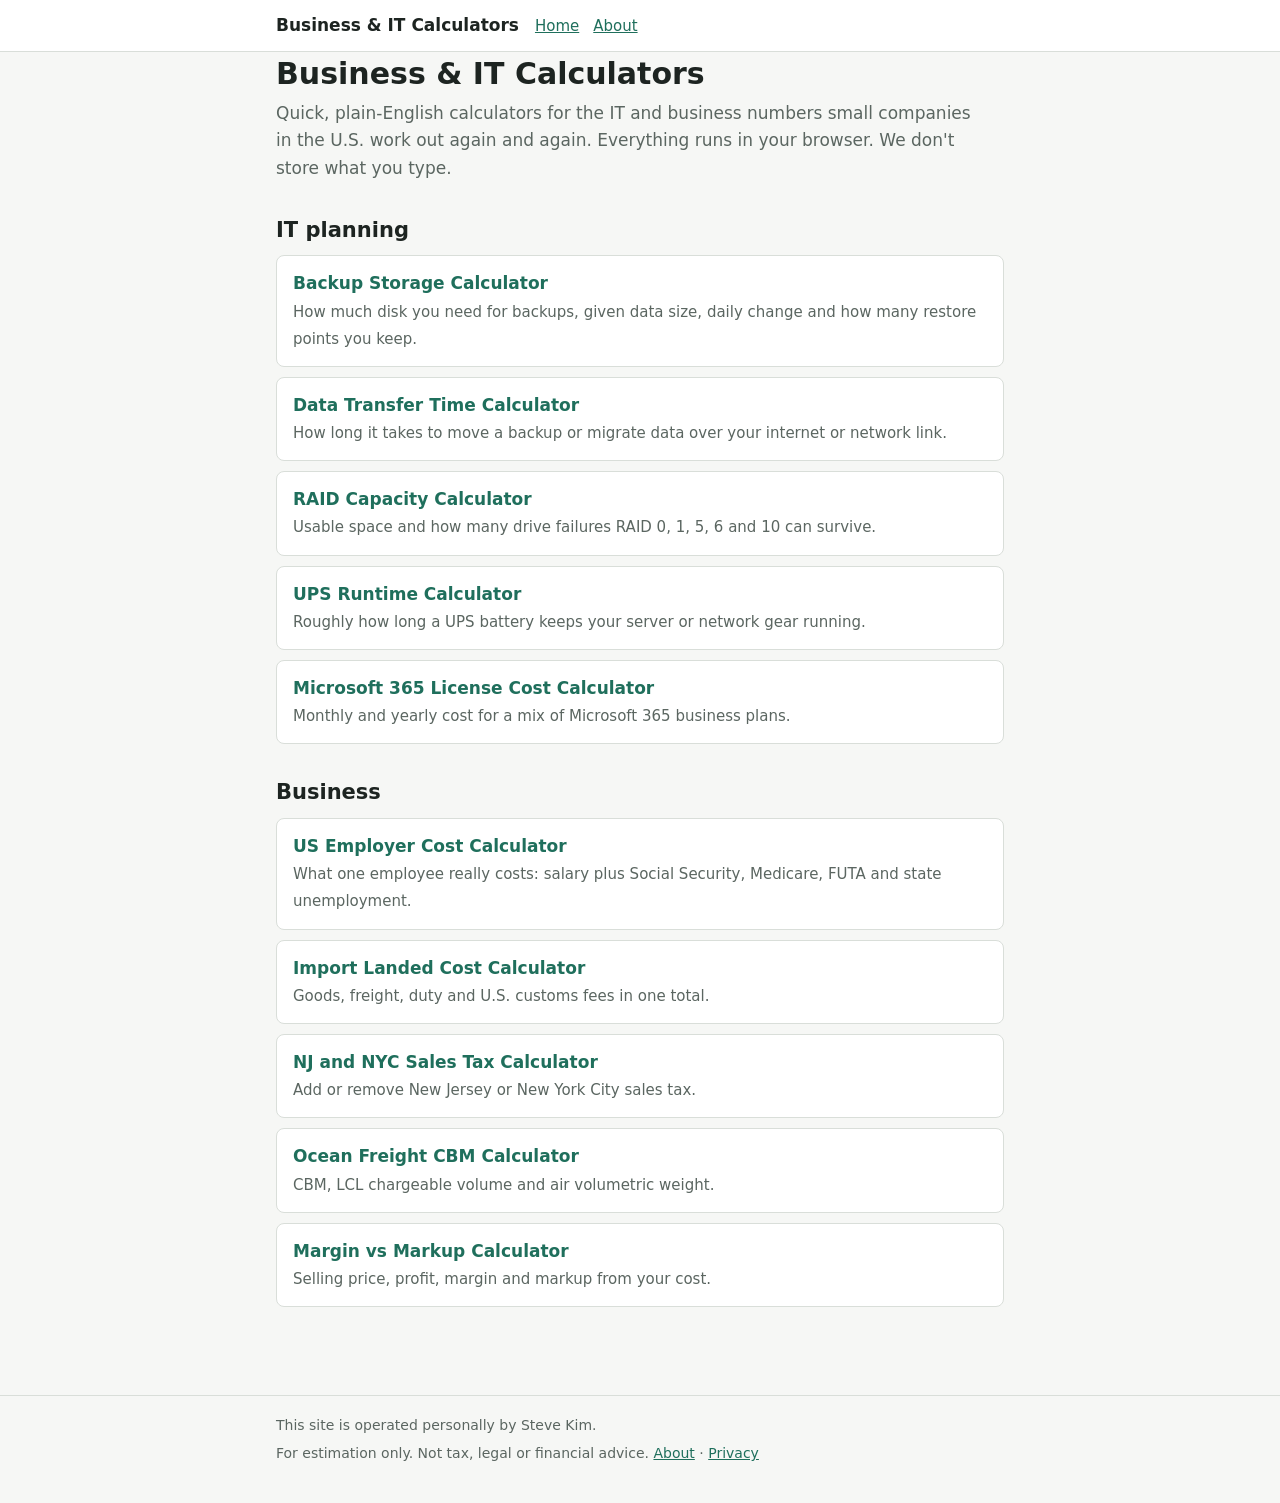
==== index.html @ 9e426d90 "Add files via upload" ====
<!doctype html>
<html lang="en">
<head>
<meta charset="utf-8">
<meta name="viewport" content="width=device-width, initial-scale=1">
<title>Business &amp; IT Calculators</title>
<meta name="description" content="Free calculators for U.S. small businesses: backup storage, transfer time, RAID, UPS runtime, Microsoft 365 cost, employer payroll cost, import landed cost, NJ/NYC sales tax, freight CBM and margin. Runs in your browser; nothing is stored.">
<link rel="stylesheet" href="assets/style.css">
</head>
<body>
<header class="site-head"><div class="wrap">
  <a class="site-name" href="./">Business &amp; IT Calculators</a>
  <nav><a href="./">Home</a><a href="about/">About</a></nav>
</div></header>

<main class="wrap">
  <h1>Business &amp; IT Calculators</h1>
  <p class="lede">Quick, plain-English calculators for the IT and business numbers small companies in the U.S. work out again and again. Everything runs in your browser. We don't store what you type.</p>

  <h2>IT planning</h2>
  <ul class="card-list">
    <li><a href="it/backup-storage-calculator/"><strong>Backup Storage Calculator</strong><span>How much disk you need for backups, given data size, daily change and how many restore points you keep.</span></a></li>
    <li><a href="it/data-transfer-time-calculator/"><strong>Data Transfer Time Calculator</strong><span>How long it takes to move a backup or migrate data over your internet or network link.</span></a></li>
    <li><a href="it/raid-capacity-calculator/"><strong>RAID Capacity Calculator</strong><span>Usable space and how many drive failures RAID 0, 1, 5, 6 and 10 can survive.</span></a></li>
    <li><a href="it/ups-runtime-calculator/"><strong>UPS Runtime Calculator</strong><span>Roughly how long a UPS battery keeps your server or network gear running.</span></a></li>
    <li><a href="it/microsoft-365-license-calculator/"><strong>Microsoft 365 License Cost Calculator</strong><span>Monthly and yearly cost for a mix of Microsoft 365 business plans.</span></a></li>
  </ul>

  <h2>Business</h2>
  <ul class="card-list">
    <li><a href="business/us-employer-cost-calculator/"><strong>US Employer Cost Calculator</strong><span>What one employee really costs: salary plus Social Security, Medicare, FUTA and state unemployment.</span></a></li>
    <li><a href="business/import-landed-cost-calculator/"><strong>Import Landed Cost Calculator</strong><span>Goods, freight, duty and U.S. customs fees in one total.</span></a></li>
    <li><a href="business/nj-nyc-sales-tax-calculator/"><strong>NJ and NYC Sales Tax Calculator</strong><span>Add or remove New Jersey or New York City sales tax.</span></a></li>
    <li><a href="business/ocean-freight-cbm-calculator/"><strong>Ocean Freight CBM Calculator</strong><span>CBM, LCL chargeable volume and air volumetric weight.</span></a></li>
    <li><a href="business/margin-markup-calculator/"><strong>Margin vs Markup Calculator</strong><span>Selling price, profit, margin and markup from your cost.</span></a></li>
  </ul>
</main>

<footer class="site-foot"><div class="wrap">
  <p>This site is operated personally by Steve Kim.</p>
  <p>For estimation only. Not tax, legal or financial advice. <a href="about/">About</a> · <a href="privacy/">Privacy</a></p>
</div></footer>
</body>
</html>
---- assets/style.css ----
/* Layout: one readable column, calculator card first, reference text below. */
:root {
  --bg: #f6f7f5;
  --panel: #ffffff;
  --fg: #1d2421;
  --muted: #5b6661;
  --line: #d9ded9;
  --accent: #1f6f5c;
  --accent-soft: #e3f0ec;
  --result: #0f3d32;
  --warn-bg: #fff6e0;
  --warn-line: #e9c46a;
  --font-body: "Source Sans 3", "Segoe UI", system-ui, -apple-system, sans-serif;
  --font-num: "IBM Plex Mono", ui-monospace, "Cascadia Mono", Consolas, monospace;
  --radius: 8px;
}
@media (prefers-color-scheme: dark) {
  :root {
    --bg: #141917;
    --panel: #1c2320;
    --fg: #e6ebe8;
    --muted: #9aa6a0;
    --line: #2e3833;
    --accent: #6cc4a8;
    --accent-soft: #1f302a;
    --result: #bfeadb;
    --warn-bg: #2d2717;
    --warn-line: #8a7230;
    color-scheme: dark;
  }
}

* { box-sizing: border-box; }
html { -webkit-text-size-adjust: 100%; }
body {
  margin: 0;
  background: var(--bg);
  color: var(--fg);
  font: 17px/1.6 var(--font-body);
}
a { color: var(--accent); }
a:focus-visible, button:focus-visible, input:focus-visible, select:focus-visible {
  outline: 2px solid var(--accent);
  outline-offset: 2px;
}

.wrap {
  max-width: 760px;
  margin: 0 auto;
  padding-block: 0 48px;
  padding-left: max(16px, env(safe-area-inset-left, 0px));
  padding-right: max(16px, env(safe-area-inset-right, 0px));
}

.site-head {
  border-bottom: 1px solid var(--line);
  background: var(--panel);
}
.site-head .wrap { padding-block: 12px; display: flex; flex-wrap: wrap; gap: 4px 16px; align-items: baseline; }
.site-name { font-weight: 700; color: var(--fg); text-decoration: none; }
.site-head nav { display: flex; gap: 14px; font-size: 15px; }

.crumb { font-size: 14px; color: var(--muted); margin: 20px 0 4px; }
h1 { font-size: 30px; line-height: 1.2; margin: 4px 0 8px; text-wrap: balance; }
h2 { font-size: 21px; margin: 32px 0 8px; }
h3 { font-size: 17px; margin: 18px 0 4px; }
.lede { color: var(--muted); margin: 0 0 20px; max-width: 65ch; }

.calc {
  background: var(--panel);
  border: 1px solid var(--line);
  border-radius: var(--radius);
  padding: 20px;
  display: grid;
  gap: 18px;
}
.fields { display: grid; grid-template-columns: repeat(auto-fit, minmax(min(100%, 210px), 1fr)); gap: 14px; }
.field { display: flex; flex-direction: column; gap: 4px; min-width: 0; }
.field label { font-weight: 600; font-size: 15px; }
.field .hint { font-size: 13px; color: var(--muted); }
.inline { display: flex; gap: 6px; }
.inline input { flex: 1 1 auto; min-width: 0; }
input, select {
  font: inherit;
  font-family: var(--font-num);
  font-size: 16px;
  padding: 8px 10px;
  border: 1px solid var(--line);
  border-radius: 6px;
  background: var(--bg);
  color: var(--fg);
  width: 100%;
}
select { font-family: var(--font-body); }
.inline select { width: auto; flex: 0 0 auto; }

.result {
  background: var(--accent-soft);
  border-radius: var(--radius);
  padding: 16px;
  display: grid;
  gap: 10px;
}
.result .main { font-size: 15px; color: var(--muted); }
.result .big { font-family: var(--font-num); font-size: 30px; color: var(--result); line-height: 1.2; display: block; font-variant-numeric: tabular-nums; }
.result dl { margin: 0; display: grid; grid-template-columns: minmax(0, 1fr) auto; gap: 4px 16px; font-size: 15px; }
.result dt { color: var(--muted); }
.result dd { margin: 0; font-family: var(--font-num); text-align: right; font-variant-numeric: tabular-nums; }
.error { color: #b3261e; font-size: 15px; }
@media (prefers-color-scheme: dark) { .error { color: #f2b8b5; } }

.note {
  background: var(--warn-bg);
  border-left: 3px solid var(--warn-line);
  padding: 10px 14px;
  border-radius: 4px;
  font-size: 15px;
}
.formula {
  font-family: var(--font-num);
  font-size: 15px;
  background: var(--panel);
  border: 1px solid var(--line);
  border-radius: 6px;
  padding: 12px 14px;
  overflow-x: auto;
  white-space: pre;
}
.table-wrap { overflow-x: auto; }
table { border-collapse: collapse; width: 100%; font-size: 15px; }
th, td { text-align: left; padding: 6px 10px; border-bottom: 1px solid var(--line); }
td.num, th.num { text-align: right; font-family: var(--font-num); font-variant-numeric: tabular-nums; }
th.num { font-family: var(--font-body); }
.calc td input { min-width: 4.5em; padding: 6px 8px; text-align: right; }
.calc td input.price { min-width: 6em; }

.rec {
  margin-top: 28px;
  border: 1px solid var(--line);
  border-radius: var(--radius);
  background: var(--panel);
  padding: 16px 18px;
}
.rec .rec-title { font-weight: 700; margin: 0 0 4px; }
.rec p { margin: 0 0 8px; }
.rec .rec-disc { font-size: 13px; color: var(--muted); margin: 0; }

.related ul, .card-list { list-style: none; padding: 0; margin: 0; display: grid; gap: 10px; }
.card-list a {
  display: block;
  background: var(--panel);
  border: 1px solid var(--line);
  border-radius: var(--radius);
  padding: 14px 16px;
  text-decoration: none;
  color: var(--fg);
}
.card-list a strong { color: var(--accent); display: block; }
.card-list a span { font-size: 15px; color: var(--muted); }

.site-foot { border-top: 1px solid var(--line); margin-top: 40px; font-size: 14px; color: var(--muted); }
.site-foot .wrap { padding-block: 18px 32px; }
.site-foot p { margin: 0 0 6px; }

@media (max-width: 480px) {
  h1 { font-size: 25px; }
  .result .big { font-size: 25px; }
  .calc { padding: 16px; }
}
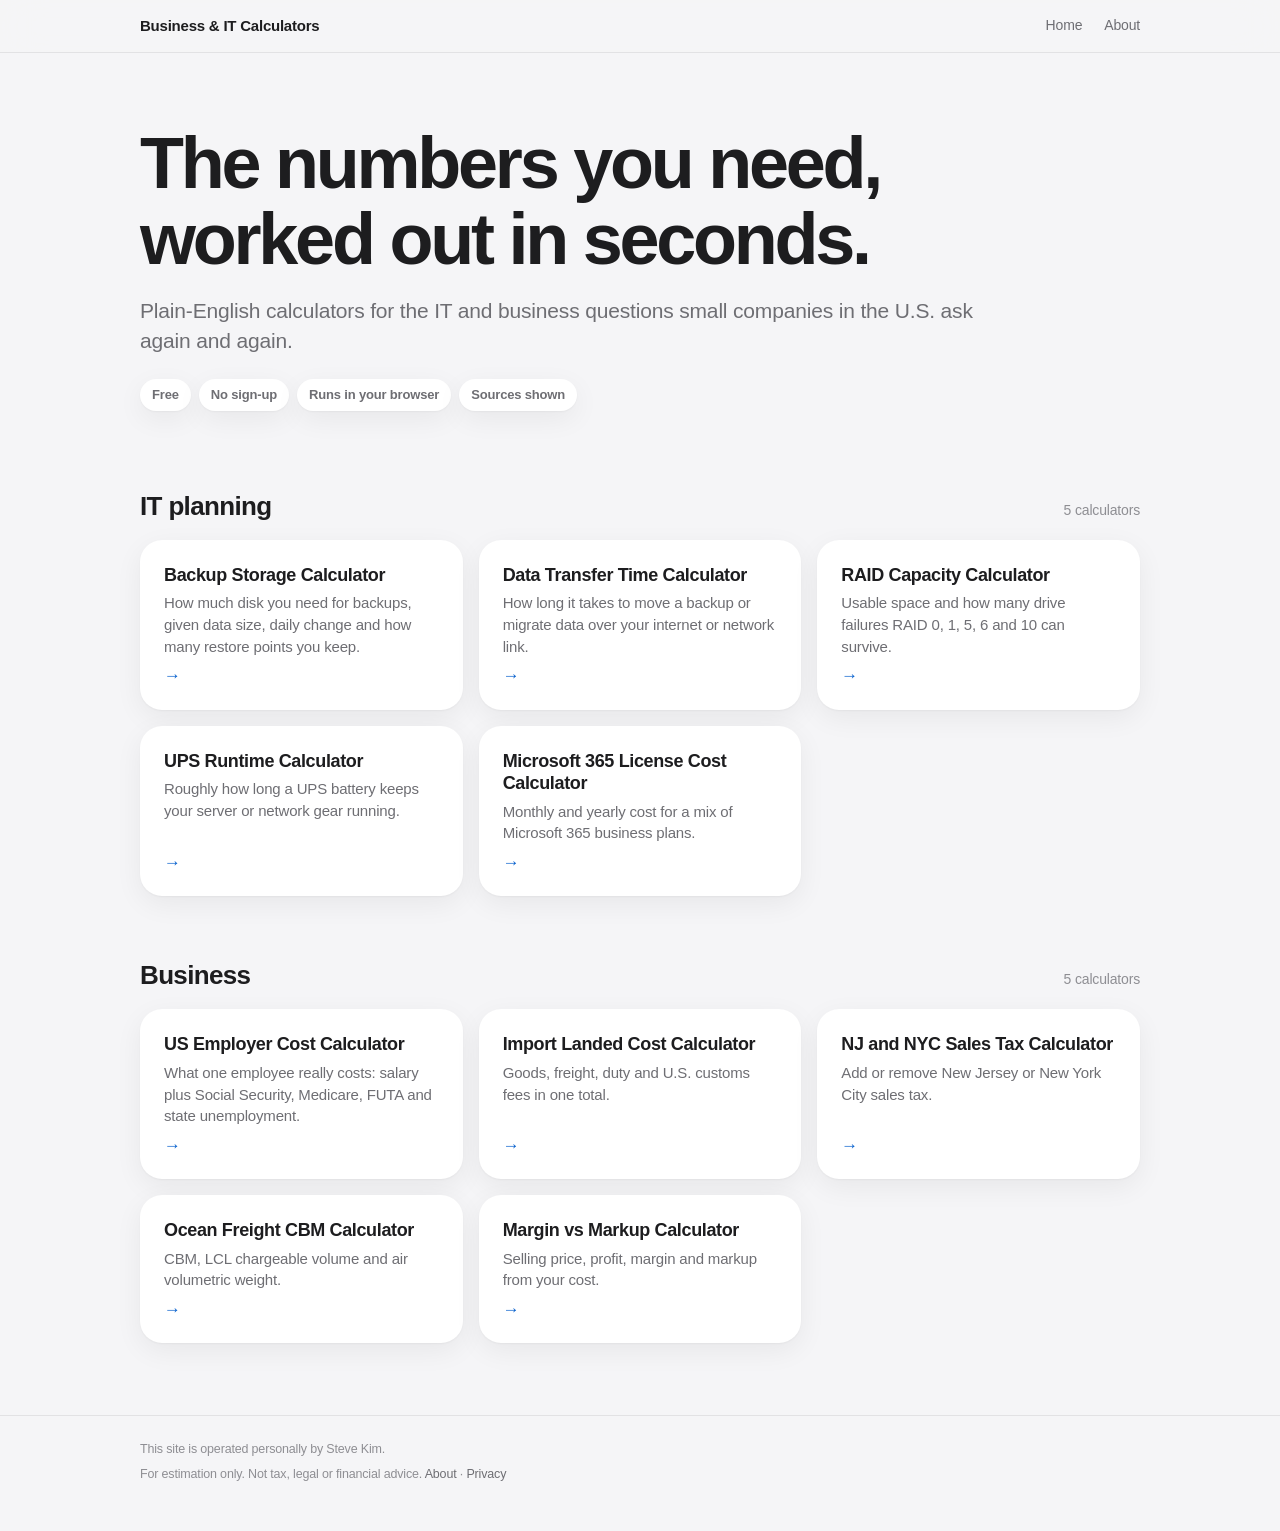
==== commit ee89af13: "Add files via upload" ====
--- a/index.html
+++ b/index.html
@@ -14,10 +14,15 @@
 </div></header>
 
 <main class="wrap">
-  <h1>Business &amp; IT Calculators</h1>
-  <p class="lede">Quick, plain-English calculators for the IT and business numbers small companies in the U.S. work out again and again. Everything runs in your browser. We don't store what you type.</p>
+  <section class="hero">
+    <h1>The numbers you need,<br>worked out in seconds.</h1>
+    <p class="lede">Plain-English calculators for the IT and business questions small companies in the U.S. ask again and again.</p>
+    <ul class="pills" aria-label="Site features">
+      <li>Free</li><li>No sign-up</li><li>Runs in your browser</li><li>Sources shown</li>
+    </ul>
+  </section>
 
-  <h2>IT planning</h2>
+  <div class="section-head"><h2>IT planning</h2><span>5 calculators</span></div>
   <ul class="card-list">
     <li><a href="it/backup-storage-calculator/"><strong>Backup Storage Calculator</strong><span>How much disk you need for backups, given data size, daily change and how many restore points you keep.</span></a></li>
     <li><a href="it/data-transfer-time-calculator/"><strong>Data Transfer Time Calculator</strong><span>How long it takes to move a backup or migrate data over your internet or network link.</span></a></li>
@@ -26,7 +31,7 @@
     <li><a href="it/microsoft-365-license-calculator/"><strong>Microsoft 365 License Cost Calculator</strong><span>Monthly and yearly cost for a mix of Microsoft 365 business plans.</span></a></li>
   </ul>
 
-  <h2>Business</h2>
+  <div class="section-head"><h2>Business</h2><span>5 calculators</span></div>
   <ul class="card-list">
     <li><a href="business/us-employer-cost-calculator/"><strong>US Employer Cost Calculator</strong><span>What one employee really costs: salary plus Social Security, Medicare, FUTA and state unemployment.</span></a></li>
     <li><a href="business/import-landed-cost-calculator/"><strong>Import Landed Cost Calculator</strong><span>Goods, freight, duty and U.S. customs fees in one total.</span></a></li>
--- a/assets/style.css
+++ b/assets/style.css
@@ -1,31 +1,39 @@
-/* Layout: one readable column, calculator card first, reference text below. */
+/* Layout: quiet gray canvas, white rounded panels, one accent. Calculator inputs left, result right on wide screens. */
 :root {
-  --bg: #f6f7f5;
-  --panel: #ffffff;
-  --fg: #1d2421;
-  --muted: #5b6661;
-  --line: #d9ded9;
-  --accent: #1f6f5c;
-  --accent-soft: #e3f0ec;
-  --result: #0f3d32;
-  --warn-bg: #fff6e0;
-  --warn-line: #e9c46a;
-  --font-body: "Source Sans 3", "Segoe UI", system-ui, -apple-system, sans-serif;
-  --font-num: "IBM Plex Mono", ui-monospace, "Cascadia Mono", Consolas, monospace;
-  --radius: 8px;
+  --bg: #f5f5f7;
+  --surface: #ffffff;
+  --surface-2: #f0f0f3;
+  --text: #1d1d1f;
+  --text-2: #6e6e73;
+  --text-3: #8e8e93;
+  --line: rgba(0, 0, 0, 0.08);
+  --accent: #0b63ce;
+  --accent-soft: rgba(11, 99, 206, 0.08);
+  --result-bg: #fbfbfd;
+  --danger: #c4271c;
+  --shadow: 0 1px 2px rgba(0, 0, 0, 0.04), 0 8px 28px rgba(0, 0, 0, 0.06);
+  --shadow-hover: 0 2px 6px rgba(0, 0, 0, 0.05), 0 16px 40px rgba(0, 0, 0, 0.10);
+  --font: -apple-system, BlinkMacSystemFont, "Segoe UI Variable Text", "Segoe UI", Roboto, "Helvetica Neue", Arial, sans-serif;
+  --mono: ui-monospace, "SF Mono", "Cascadia Mono", Consolas, monospace;
+  --r-lg: 22px;
+  --r-md: 14px;
+  --r-sm: 10px;
 }
 @media (prefers-color-scheme: dark) {
   :root {
-    --bg: #141917;
-    --panel: #1c2320;
-    --fg: #e6ebe8;
-    --muted: #9aa6a0;
-    --line: #2e3833;
-    --accent: #6cc4a8;
-    --accent-soft: #1f302a;
-    --result: #bfeadb;
-    --warn-bg: #2d2717;
-    --warn-line: #8a7230;
+    --bg: #000000;
+    --surface: #1c1c1e;
+    --surface-2: #2c2c2e;
+    --text: #f5f5f7;
+    --text-2: #a1a1a6;
+    --text-3: #8e8e93;
+    --line: rgba(255, 255, 255, 0.10);
+    --accent: #4c9dff;
+    --accent-soft: rgba(76, 157, 255, 0.14);
+    --result-bg: #161618;
+    --danger: #ff6b60;
+    --shadow: 0 0 0 1px rgba(255, 255, 255, 0.04);
+    --shadow-hover: 0 0 0 1px rgba(255, 255, 255, 0.10);
     color-scheme: dark;
   }
 }
@@ -35,135 +43,256 @@
 body {
   margin: 0;
   background: var(--bg);
-  color: var(--fg);
-  font: 17px/1.6 var(--font-body);
-}
-a { color: var(--accent); }
+  color: var(--text);
+  font: 17px/1.55 var(--font);
+  letter-spacing: -0.01em;
+  -webkit-font-smoothing: antialiased;
+}
+a { color: var(--accent); text-decoration: none; }
+a:hover { text-decoration: underline; }
 a:focus-visible, button:focus-visible, input:focus-visible, select:focus-visible {
-  outline: 2px solid var(--accent);
-  outline-offset: 2px;
+  outline: 3px solid var(--accent-soft);
+  outline-offset: 1px;
+  box-shadow: 0 0 0 1px var(--accent);
 }
 
 .wrap {
-  max-width: 760px;
+  max-width: 1040px;
   margin: 0 auto;
-  padding-block: 0 48px;
-  padding-left: max(16px, env(safe-area-inset-left, 0px));
-  padding-right: max(16px, env(safe-area-inset-right, 0px));
-}
-
+  padding-block: 0 72px;
+  padding-left: max(20px, env(safe-area-inset-left, 0px));
+  padding-right: max(20px, env(safe-area-inset-right, 0px));
+}
+
+/* Header: translucent bar */
 .site-head {
+  position: sticky;
+  top: 0;
+  z-index: 10;
+  background: color-mix(in srgb, var(--bg) 78%, transparent);
+  -webkit-backdrop-filter: saturate(180%) blur(20px);
+  backdrop-filter: saturate(180%) blur(20px);
   border-bottom: 1px solid var(--line);
-  background: var(--panel);
-}
-.site-head .wrap { padding-block: 12px; display: flex; flex-wrap: wrap; gap: 4px 16px; align-items: baseline; }
-.site-name { font-weight: 700; color: var(--fg); text-decoration: none; }
-.site-head nav { display: flex; gap: 14px; font-size: 15px; }
-
-.crumb { font-size: 14px; color: var(--muted); margin: 20px 0 4px; }
-h1 { font-size: 30px; line-height: 1.2; margin: 4px 0 8px; text-wrap: balance; }
-h2 { font-size: 21px; margin: 32px 0 8px; }
-h3 { font-size: 17px; margin: 18px 0 4px; }
-.lede { color: var(--muted); margin: 0 0 20px; max-width: 65ch; }
-
+}
+.site-head .wrap { padding-block: 0; height: 52px; display: flex; align-items: center; justify-content: space-between; gap: 16px; }
+.site-name { font-weight: 600; font-size: 15px; color: var(--text); letter-spacing: -0.015em; white-space: nowrap; }
+.site-name:hover { text-decoration: none; }
+.site-head nav { display: flex; gap: 22px; font-size: 14px; }
+.site-head nav a { color: var(--text-2); }
+.site-head nav a:hover { color: var(--text); text-decoration: none; }
+
+/* Type */
+.crumb {
+  margin: 56px 0 10px;
+  font-size: 13px;
+  font-weight: 600;
+  color: var(--accent);
+  letter-spacing: 0.02em;
+  text-transform: uppercase;
+}
+h1 {
+  font-size: clamp(34px, 5.2vw, 52px);
+  line-height: 1.06;
+  letter-spacing: -0.035em;
+  font-weight: 700;
+  margin: 0 0 14px;
+  text-wrap: balance;
+}
+h2 { font-size: 26px; line-height: 1.2; letter-spacing: -0.025em; font-weight: 700; margin: 64px 0 14px; }
+h3 { font-size: 18px; letter-spacing: -0.015em; font-weight: 600; margin: 26px 0 6px; }
+p { margin: 0 0 14px; }
+.lede { font-size: clamp(18px, 2.2vw, 21px); line-height: 1.45; color: var(--text-2); margin: 0 0 36px; max-width: 40em; }
+main > p, main > h3, main > ul:not(.card-list), main > .formula, main > .note, main > .table-wrap, main > section > p { max-width: 720px; }
+main ul:not(.card-list):not(.pills) { padding-left: 1.2em; }
+
+/* Calculator card */
 .calc {
-  background: var(--panel);
+  background: var(--surface);
+  border-radius: var(--r-lg);
+  box-shadow: var(--shadow);
+  padding: 28px;
+  display: grid;
+  gap: 28px;
+  align-items: start;
+}
+@media (min-width: 900px) {
+  .calc { grid-template-columns: minmax(0, 1.35fr) minmax(0, 1fr); padding: 32px; }
+  .calc.wide { grid-template-columns: minmax(0, 1fr); }
+  .calc > .result { position: sticky; top: 72px; }
+}
+.fields { display: grid; grid-template-columns: repeat(auto-fit, minmax(min(100%, 200px), 1fr)); gap: 18px 16px; }
+.field { display: flex; flex-direction: column; gap: 7px; min-width: 0; }
+.field label { font-weight: 600; font-size: 13px; color: var(--text-2); letter-spacing: 0; }
+.field .hint { font-size: 12.5px; line-height: 1.4; color: var(--text-3); }
+.inline { display: flex; gap: 8px; }
+.inline input { flex: 1 1 auto; min-width: 0; }
+
+input, select {
+  font: inherit;
+  font-size: 17px;
+  font-variant-numeric: tabular-nums;
+  height: 46px;
+  padding: 0 14px;
+  border: 1px solid transparent;
+  border-radius: var(--r-sm);
+  background: var(--surface-2);
+  color: var(--text);
+  width: 100%;
+  transition: background-color .15s, border-color .15s;
+}
+input:hover, select:hover { background: color-mix(in srgb, var(--surface-2) 85%, var(--text) 4%); }
+input:focus, select:focus { background: var(--surface); border-color: var(--accent); outline: none; }
+input[readonly] { color: var(--text-2); }
+select {
+  -webkit-appearance: none;
+  appearance: none;
+  padding-right: 38px;
+  background-image: url("data:image/svg+xml,%3Csvg xmlns='http://www.w3.org/2000/svg' width='12' height='8' viewBox='0 0 12 8'%3E%3Cpath d='M1 1.5l5 5 5-5' fill='none' stroke='%238e8e93' stroke-width='1.8' stroke-linecap='round' stroke-linejoin='round'/%3E%3C/svg%3E");
+  background-repeat: no-repeat;
+  background-position: right 14px center;
+  font-size: 16px;
+  text-overflow: ellipsis;
+}
+.inline select { width: auto; flex: 0 0 auto; }
+
+/* Result panel */
+.result {
+  background: var(--result-bg);
   border: 1px solid var(--line);
-  border-radius: var(--radius);
-  padding: 20px;
+  border-radius: var(--r-md);
+  padding: 24px;
   display: grid;
   gap: 18px;
 }
-.fields { display: grid; grid-template-columns: repeat(auto-fit, minmax(min(100%, 210px), 1fr)); gap: 14px; }
-.field { display: flex; flex-direction: column; gap: 4px; min-width: 0; }
-.field label { font-weight: 600; font-size: 15px; }
-.field .hint { font-size: 13px; color: var(--muted); }
-.inline { display: flex; gap: 6px; }
-.inline input { flex: 1 1 auto; min-width: 0; }
-input, select {
-  font: inherit;
-  font-family: var(--font-num);
-  font-size: 16px;
-  padding: 8px 10px;
-  border: 1px solid var(--line);
-  border-radius: 6px;
-  background: var(--bg);
-  color: var(--fg);
-  width: 100%;
-}
-select { font-family: var(--font-body); }
-.inline select { width: auto; flex: 0 0 auto; }
-
-.result {
-  background: var(--accent-soft);
-  border-radius: var(--radius);
-  padding: 16px;
-  display: grid;
-  gap: 10px;
-}
-.result .main { font-size: 15px; color: var(--muted); }
-.result .big { font-family: var(--font-num); font-size: 30px; color: var(--result); line-height: 1.2; display: block; font-variant-numeric: tabular-nums; }
-.result dl { margin: 0; display: grid; grid-template-columns: minmax(0, 1fr) auto; gap: 4px 16px; font-size: 15px; }
-.result dt { color: var(--muted); }
-.result dd { margin: 0; font-family: var(--font-num); text-align: right; font-variant-numeric: tabular-nums; }
-.error { color: #b3261e; font-size: 15px; }
-@media (prefers-color-scheme: dark) { .error { color: #f2b8b5; } }
-
+.result .main { font-size: 13px; font-weight: 600; color: var(--text-2); }
+.result .big {
+  display: block;
+  margin-top: 6px;
+  font-size: clamp(34px, 4.4vw, 46px);
+  line-height: 1.05;
+  font-weight: 700;
+  letter-spacing: -0.035em;
+  color: var(--text);
+  font-variant-numeric: tabular-nums;
+  word-break: break-word;
+}
+.result dl { margin: 0; display: grid; grid-template-columns: minmax(0, 1fr) auto; font-size: 15px; }
+.result dt, .result dd { padding: 10px 0; border-top: 1px solid var(--line); }
+.result dt { color: var(--text-2); padding-right: 12px; }
+.result dd { margin: 0; text-align: right; font-weight: 600; font-variant-numeric: tabular-nums; }
+.error { color: var(--danger); font-size: 14px; }
+
+/* Reference blocks */
 .note {
-  background: var(--warn-bg);
-  border-left: 3px solid var(--warn-line);
-  padding: 10px 14px;
-  border-radius: 4px;
-  font-size: 15px;
-}
+  background: var(--surface);
+  border-radius: var(--r-md);
+  padding: 16px 18px;
+  font-size: 14.5px;
+  color: var(--text-2);
+  margin: 20px 0;
+  box-shadow: var(--shadow);
+}
+.note strong { color: var(--text); }
 .formula {
-  font-family: var(--font-num);
-  font-size: 15px;
-  background: var(--panel);
-  border: 1px solid var(--line);
-  border-radius: 6px;
-  padding: 12px 14px;
+  font-family: var(--mono);
+  font-size: 13.5px;
+  line-height: 1.7;
+  background: var(--surface);
+  border-radius: var(--r-md);
+  padding: 18px 20px;
   overflow-x: auto;
   white-space: pre;
+  box-shadow: var(--shadow);
+  margin: 14px 0 20px;
 }
 .table-wrap { overflow-x: auto; }
 table { border-collapse: collapse; width: 100%; font-size: 15px; }
-th, td { text-align: left; padding: 6px 10px; border-bottom: 1px solid var(--line); }
-td.num, th.num { text-align: right; font-family: var(--font-num); font-variant-numeric: tabular-nums; }
-th.num { font-family: var(--font-body); }
-.calc td input { min-width: 4.5em; padding: 6px 8px; text-align: right; }
+main > .table-wrap table { background: var(--surface); border-radius: var(--r-md); box-shadow: var(--shadow); overflow: hidden; }
+th, td { text-align: left; padding: 11px 14px; border-bottom: 1px solid var(--line); vertical-align: middle; }
+tr:last-child td { border-bottom: 0; }
+th { font-size: 12.5px; font-weight: 600; color: var(--text-2); }
+td.num, th.num { text-align: right; font-variant-numeric: tabular-nums; }
+.calc td input { min-width: 4.5em; max-width: 9em; margin-left: auto; display: block; height: 40px; text-align: right; }
 .calc td input.price { min-width: 6em; }
-
+.calc table th, .calc table td { padding-left: 6px; padding-right: 6px; }
+
+/* Recommendation */
 .rec {
-  margin-top: 28px;
-  border: 1px solid var(--line);
-  border-radius: var(--radius);
-  background: var(--panel);
-  padding: 16px 18px;
-}
-.rec .rec-title { font-weight: 700; margin: 0 0 4px; }
-.rec p { margin: 0 0 8px; }
-.rec .rec-disc { font-size: 13px; color: var(--muted); margin: 0; }
-
-.related ul, .card-list { list-style: none; padding: 0; margin: 0; display: grid; gap: 10px; }
+  margin-top: 56px;
+  border-radius: var(--r-lg);
+  background: var(--surface);
+  box-shadow: var(--shadow);
+  padding: 26px 28px;
+  max-width: 720px;
+}
+.rec .rec-title { font-weight: 700; font-size: 19px; letter-spacing: -0.02em; margin: 0 0 6px; }
+.rec p { margin: 0 0 10px; color: var(--text-2); }
+.rec a { font-weight: 600; }
+.rec a::after { content: " \2192"; }
+.rec .rec-disc { font-size: 12.5px; color: var(--text-3); margin: 12px 0 0; padding-top: 12px; border-top: 1px solid var(--line); }
+
+/* Cards (home and related) */
+.card-list {
+  list-style: none;
+  padding: 0;
+  margin: 0;
+  display: grid;
+  grid-template-columns: repeat(auto-fill, minmax(min(100%, 300px), 1fr));
+  gap: 16px;
+}
 .card-list a {
-  display: block;
-  background: var(--panel);
-  border: 1px solid var(--line);
-  border-radius: var(--radius);
-  padding: 14px 16px;
-  text-decoration: none;
-  color: var(--fg);
-}
-.card-list a strong { color: var(--accent); display: block; }
-.card-list a span { font-size: 15px; color: var(--muted); }
-
-.site-foot { border-top: 1px solid var(--line); margin-top: 40px; font-size: 14px; color: var(--muted); }
-.site-foot .wrap { padding-block: 18px 32px; }
+  position: relative;
+  display: flex;
+  flex-direction: column;
+  gap: 6px;
+  height: 100%;
+  background: var(--surface);
+  border-radius: var(--r-lg);
+  box-shadow: var(--shadow);
+  padding: 24px 24px 52px;
+  color: var(--text);
+  transition: transform .2s ease, box-shadow .2s ease;
+}
+.card-list a:hover { text-decoration: none; transform: translateY(-2px); box-shadow: var(--shadow-hover); }
+.card-list a strong { font-size: 18px; font-weight: 650; letter-spacing: -0.02em; line-height: 1.25; }
+.card-list a span { font-size: 15px; line-height: 1.45; color: var(--text-2); }
+.card-list a::after {
+  content: "\2192";
+  position: absolute;
+  left: 24px;
+  bottom: 20px;
+  color: var(--accent);
+  font-size: 17px;
+  transition: transform .2s ease;
+}
+.card-list a:hover::after { transform: translateX(4px); }
+.related h2 { margin-top: 64px; }
+
+/* Home */
+.hero { padding: 72px 0 8px; }
+.hero h1 { font-size: clamp(40px, 7vw, 72px); letter-spacing: -0.045em; margin-bottom: 18px; }
+.hero .lede { margin-bottom: 22px; }
+.pills { display: flex; flex-wrap: wrap; gap: 8px; margin: 0 0 8px; padding: 0; list-style: none; }
+.pills li { font-size: 13px; font-weight: 600; color: var(--text-2); background: var(--surface); box-shadow: var(--shadow); border-radius: 999px; padding: 6px 12px; }
+.section-head { display: flex; align-items: baseline; justify-content: space-between; gap: 12px; margin: 64px 0 18px; }
+.section-head h2 { margin: 0; }
+.section-head span { font-size: 14px; color: var(--text-3); }
+
+/* Footer */
+.site-foot { border-top: 1px solid var(--line); font-size: 12.5px; color: var(--text-3); }
+.site-foot .wrap { padding-block: 24px 40px; }
 .site-foot p { margin: 0 0 6px; }
-
-@media (max-width: 480px) {
-  h1 { font-size: 25px; }
-  .result .big { font-size: 25px; }
-  .calc { padding: 16px; }
-}
+.site-foot a { color: var(--text-2); }
+
+@media (prefers-reduced-motion: reduce) {
+  .card-list a, .card-list a::after, input, select { transition: none; }
+}
+@media (max-width: 600px) {
+  body { font-size: 16px; }
+  .crumb { margin-top: 36px; }
+  .hero { padding-top: 44px; }
+  .calc { padding: 20px; border-radius: 18px; }
+  .result { padding: 20px; }
+  h2 { margin-top: 48px; }
+  .site-head nav { gap: 16px; }
+}
